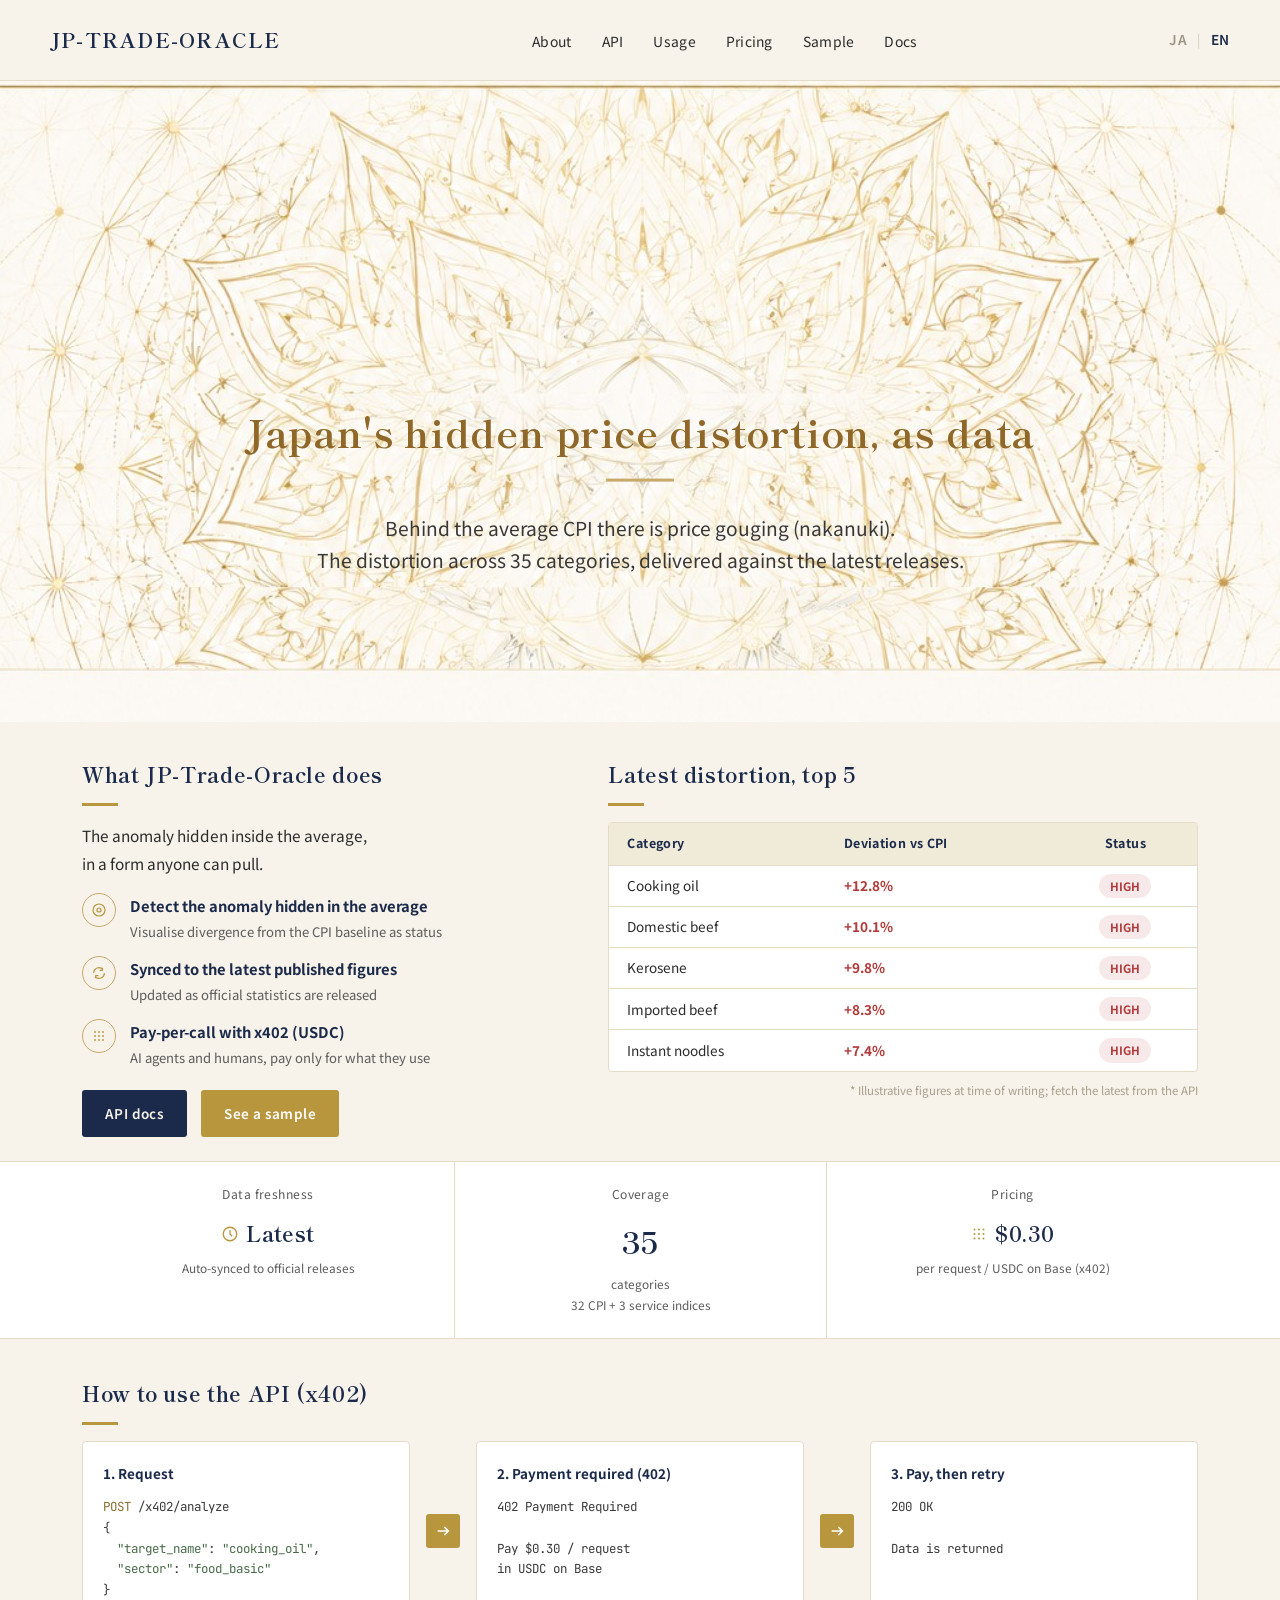
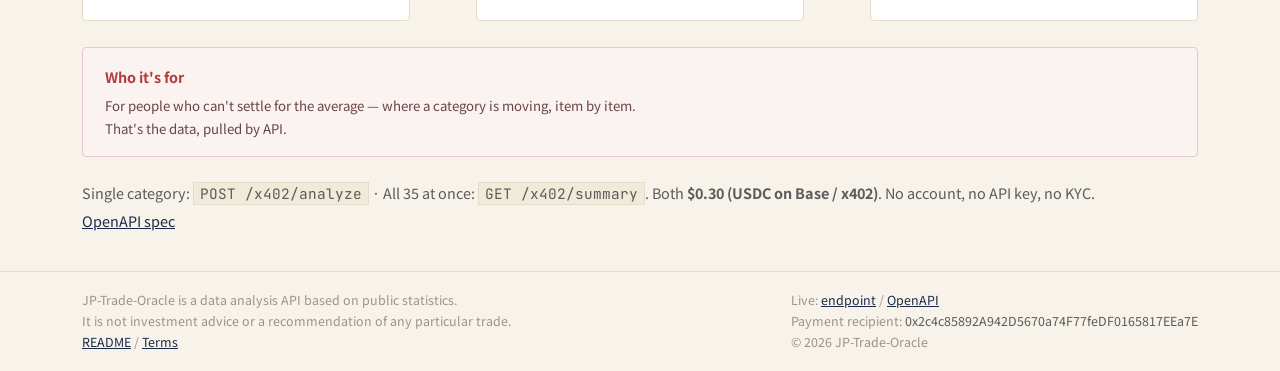
==== jp-trade-oracle-en.html @ 9e542094 "Add JP-Trade-Oracle landing pages (ja/en), response samples, and llms.txt (sales guide) / update REA" ====
<!DOCTYPE html>
<html lang="en">
<head>
<meta charset="UTF-8">
<meta name="viewport" content="width=device-width, initial-scale=1.0">
<title>JP-Trade-Oracle | Japan's hidden price distortion, as data</title>
<meta name="description" content="Price gouging (nakanuki) hiding behind Japan's average CPI, as an API. 35 categories (32 CPI + 3 service indices), synced to the latest published figures. x402 (USDC on Base) pay-per-call — AI agents included.">
<meta name="robots" content="index, follow">
<link rel="canonical" href="https://uhts2utmnfyktco7h7heb5dhvq0nzmfs.lambda-url.ap-northeast-1.on.aws">
<link rel="alternate" hreflang="en" href="jp-trade-oracle-en.html">
<link rel="alternate" hreflang="ja" href="jp-trade-oracle.html">
<meta property="og:title" content="JP-Trade-Oracle | Japan's hidden price distortion, as data">
<meta property="og:description" content="Price gouging hiding behind Japan's average CPI, as an API. 35 categories, synced to latest releases. x402 (USDC) pay-per-call.">
<meta name="twitter:card" content="summary_large_image">
<link rel="preconnect" href="https://fonts.googleapis.com">
<link rel="preconnect" href="https://fonts.gstatic.com" crossorigin>
<link href="https://fonts.googleapis.com/css2?family=Shippori+Mincho:wght@500;600;700&family=Noto+Sans+JP:wght@400;500;600;700&family=JetBrains+Mono:wght@400;500&display=swap" rel="stylesheet">
<style>
  :root{
    --cream:      #F7F3EA;
    --cream-deep: #F0EAD9;
    --navy:       #1B2A4A;
    --navy-2:     #223357;
    --gold:       #B8963E;
    --gold-soft:  #D8C280;
    --gold-line:  #C9A96A;
    --ink:        #2B2B2B;
    --ink-soft:   #5B5B5B;
    --red:        #B23B3B;
    --line:       #E4DCC8;
    --white:      #FFFFFF;
  }
  *{ box-sizing:border-box; margin:0; padding:0; }
  html{ scroll-behavior:smooth; }
  body{
    background:var(--cream);
    color:var(--ink);
    font-family:"Noto Sans JP", sans-serif;
    line-height:1.75;
    -webkit-font-smoothing:antialiased;
  }
  .serif{ font-family:"Shippori Mincho", serif; }
  a{ text-decoration:none; color:inherit; }
  ul{ list-style:none; }
  .wrap{ max-width:1180px; margin:0 auto; padding:0 32px; }
  header{ background:var(--cream); border-bottom:1px solid var(--line); position:sticky; top:0; z-index:50; }
  .header-inner{ display:flex; align-items:center; justify-content:space-between; padding:22px 0; }
  .logo{ font-family:"Shippori Mincho", serif; font-weight:700; font-size:1.28rem; letter-spacing:0.06em; color:var(--navy); }
  nav ul{ display:flex; gap:30px; align-items:center; }
  nav a{ font-size:0.87rem; color:var(--ink); letter-spacing:0.02em; position:relative; padding-bottom:4px; transition:color .2s ease; white-space:nowrap; }
  nav a:hover{ color:var(--gold); }
  .lang-switch{ display:flex; align-items:center; gap:10px; font-size:0.85rem; font-weight:600; letter-spacing:0.04em; }
  .lang-switch a:first-child{ color:#9C9484; }
  .lang-switch a:last-child{ color:var(--navy); }
  .lang-divider{ color:#C9C2AE; font-weight:300; }
  .hero{ width:100%; position:relative; background:var(--cream); container-type: inline-size; }
  .hero img{ display:block; width:100%; height:auto; }
  .hero-heading{ position:absolute; top:54.6%; left:50%; transform:translate(-50%,-50%); font-weight:700; color:#8F6729; font-size:3.05cqw; white-space:nowrap; letter-spacing:0.02em; }
  .hero-rule2{ position:absolute; top:62.2%; left:50%; transform:translate(-50%,-50%); width:5.3%; height:0.22cqw; min-height:1px; background:#C9A96A; }
  .hero-desc2{ position:absolute; top:72.3%; left:50%; transform:translate(-50%,-50%); text-align:center; color:#383736; font-size:1.5cqw; line-height:1.7; white-space:nowrap; }
  .hero-desc2 p{ margin:0; }
  @container (max-width: 640px){
    .hero-heading{ font-size:3.6cqw; white-space:normal; text-align:center; width:90%; left:50%; }
    .hero-desc2{ font-size:2.3cqw; white-space:normal; width:88%; }
  }
  section{ padding:36px 0; }
  .section-title{ font-family:"Shippori Mincho", serif; font-weight:700; font-size:1.32rem; color:var(--navy); letter-spacing:0.03em; margin-bottom:10px; }
  .title-rule{ width:36px; height:3px; background:var(--gold); margin-bottom:16px; }
  .about-ranking{ display:grid; grid-template-columns:0.9fr 1.1fr; gap:44px; padding-top:34px; padding-bottom:24px; }
  .about-lead{ color:var(--ink); font-size:0.96rem; line-height:1.8; margin-bottom:16px; }
  .feature-list{ display:flex; flex-direction:column; gap:12px; margin-bottom:20px; }
  .feature-item{ display:flex; gap:14px; align-items:flex-start; }
  .feature-icon{ flex:0 0 auto; width:34px; height:34px; border-radius:50%; border:1.5px solid var(--gold-line); display:flex; align-items:center; justify-content:center; color:var(--gold); }
  .feature-icon svg{ width:16px; height:16px; }
  .feature-title{ font-weight:700; color:var(--navy); font-size:0.92rem; margin-bottom:2px; }
  .feature-desc{ color:var(--ink-soft); font-size:0.82rem; }
  .cta-row{ display:flex; gap:14px; margin-top:4px; }
  .btn{ display:inline-flex; align-items:center; justify-content:center; padding:11px 22px; font-size:0.84rem; font-weight:600; letter-spacing:0.03em; border-radius:3px; cursor:pointer; transition:all .2s ease; border:1.5px solid transparent; white-space:nowrap; }
  .btn-navy{ background:var(--navy); color:var(--cream); }
  .btn-navy:hover{ background:var(--navy-2); }
  .btn-gold{ background:var(--gold); color:var(--white); }
  .btn-gold:hover{ background:#A6852F; }
  .ranking-table{ background:var(--white); border:1px solid var(--line); border-radius:4px; overflow:hidden; }
  table{ width:100%; border-collapse:collapse; }
  thead th{ background:var(--cream-deep); color:var(--navy); font-size:0.78rem; font-weight:700; letter-spacing:0.03em; text-align:left; padding:10px 18px; border-bottom:1px solid var(--line); }
  thead th:last-child, tbody td:last-child{ text-align:center; }
  tbody td{ padding:8px 18px; font-size:0.85rem; border-bottom:1px solid var(--line); color:var(--ink); }
  tbody tr:last-child td{ border-bottom:none; }
  tbody tr:hover{ background:#FBF9F2; }
  .delta-up{ color:var(--red); font-weight:700; }
  .status-badge{ display:inline-block; font-size:0.72rem; font-weight:700; color:var(--red); background:#F7E9E9; padding:2px 11px; border-radius:20px; }
  .table-note{ font-size:0.72rem; color:#A79E8B; margin-top:8px; text-align:right; }
  .stat-strip{ background:var(--white); border-top:1px solid var(--line); border-bottom:1px solid var(--line); padding:0; }
  .stat-grid{ display:grid; grid-template-columns:repeat(3,1fr); }
  .stat-cell{ text-align:center; padding:22px 18px; border-left:1px solid var(--line); }
  .stat-cell:first-child{ border-left:none; }
  .stat-label{ font-size:0.76rem; color:var(--ink-soft); letter-spacing:0.04em; margin-bottom:10px; }
  .stat-icon-row{ display:flex; align-items:center; justify-content:center; gap:7px; margin-bottom:6px; }
  .stat-icon-row svg{ width:18px; height:18px; flex:0 0 auto; color:var(--gold); }
  .stat-value{ font-family:"Shippori Mincho", serif; font-weight:700; font-size:1.9rem; color:var(--navy); letter-spacing:0.02em; white-space:nowrap; }
  .stat-icon-row .stat-value{ font-size:1.32rem; }
  .stat-sub{ font-size:0.74rem; color:var(--ink-soft); margin-top:6px; }
  .api-section{ padding-top:36px; }
  .api-steps{ display:grid; grid-template-columns:1fr auto 1fr auto 1fr; align-items:stretch; gap:0 16px; }
  .api-step{ background:var(--white); border:1px solid var(--line); border-radius:4px; padding:20px 20px; }
  .step-label{ font-size:0.84rem; font-weight:700; color:var(--navy); margin-bottom:12px; }
  .code-block{ font-family:"JetBrains Mono", monospace; font-size:0.78rem; line-height:1.65; color:#3A3A3A; white-space:pre-wrap; word-break:break-word; }
  .code-block .kw{ color:#8A6D2F; }
  .code-block .str{ color:#4A6B4A; }
  .arrow-cell{ display:flex; align-items:center; justify-content:center; }
  .arrow-box{ width:34px; height:34px; background:var(--gold); border-radius:3px; display:flex; align-items:center; justify-content:center; color:var(--white); }
  .arrow-box svg{ width:16px; height:16px; }
  .disclaimer{ margin-top:26px; border:1px solid #E3C9C9; background:#FBF3F1; border-radius:4px; padding:16px 22px; display:flex; gap:16px; }
  .disclaimer-title{ color:var(--red); font-weight:700; font-size:0.9rem; margin-bottom:4px; }
  .disclaimer p{ color:#6B4444; font-size:0.83rem; line-height:1.75; }
  footer{ border-top:1px solid var(--line); padding:18px 0; }
  .footer-inner{ display:flex; justify-content:space-between; align-items:center; flex-wrap:wrap; gap:10px; }
  .footer-inner p{ font-size:0.78rem; color:#9C9484; line-height:1.7; }
  @media (max-width:920px){
    nav{ display:none; }
    .about-ranking{ grid-template-columns:1fr; gap:48px; }
    .stat-grid{ grid-template-columns:1fr; }
    .stat-cell{ border-left:none; border-top:1px solid var(--line); }
    .stat-cell:first-child{ border-top:none; }
    .api-steps{ grid-template-columns:1fr; }
    .arrow-cell{ transform:rotate(90deg); padding:6px 0; }
    .wrap{ padding:0 22px; }
    .hero{ padding:64px 0 60px; }
  }
</style>
</head>
<body>

<header>
  <div class="wrap header-inner">
    <div class="logo">JP-TRADE-ORACLE</div>
    <nav>
      <ul>
        <li><a href="#about">About</a></li>
        <li><a href="#api">API</a></li>
        <li><a href="#usage">Usage</a></li>
        <li><a href="#stats">Pricing</a></li>
        <li><a href="sample-en.html">Sample</a></li>
        <li><a href="#usage">Docs</a></li>
      </ul>
    </nav>
    <div class="lang-switch">
      <a href="jp-trade-oracle.html">JA</a><span class="lang-divider">|</span><a href="jp-trade-oracle-en.html">EN</a>
    </div>
  </div>
</header>

<!-- ===================== HERO ===================== -->
<div class="hero">
  <img src="[data-uri]" alt="mandala">
  <div class="hero-heading serif">Japan's hidden price distortion, as data</div>
  <div class="hero-rule2"></div>
  <div class="hero-desc2">
    <p>Behind the average CPI there is price gouging (nakanuki).</p>
    <p>The distortion across 35 categories, delivered against the latest releases.</p>
  </div>
</div>

<!-- ===================== ABOUT + RANKING ===================== -->
<div class="wrap">
  <div class="about-ranking">
    <div id="about">
      <div class="section-title">What JP-Trade-Oracle does</div>
      <div class="title-rule"></div>
      <p class="about-lead">The anomaly hidden inside the average,<br>in a form anyone can pull.</p>

      <div class="feature-list">
        <div class="feature-item">
          <div class="feature-icon">
            <svg viewBox="0 0 24 24" fill="none" stroke="currentColor" stroke-width="1.8"><circle cx="12" cy="12" r="9"/><circle cx="12" cy="12" r="3"/></svg>
          </div>
          <div>
            <div class="feature-title">Detect the anomaly hidden in the average</div>
            <div class="feature-desc">Visualise divergence from the CPI baseline as status</div>
          </div>
        </div>
        <div class="feature-item">
          <div class="feature-icon">
            <svg viewBox="0 0 24 24" fill="none" stroke="currentColor" stroke-width="1.8"><path d="M4 12a8 8 0 0 1 14-5.3M20 12a8 8 0 0 1-14 5.3M17 4v4h-4M7 20v-4h4"/></svg>
          </div>
          <div>
            <div class="feature-title">Synced to the latest published figures</div>
            <div class="feature-desc">Updated as official statistics are released</div>
          </div>
        </div>
        <div class="feature-item">
          <div class="feature-icon">
            <svg viewBox="0 0 24 24" fill="none" stroke="currentColor" stroke-width="1.8"><circle cx="6" cy="6" r="1.4" fill="currentColor" stroke="none"/><circle cx="12" cy="6" r="1.4" fill="currentColor" stroke="none"/><circle cx="18" cy="6" r="1.4" fill="currentColor" stroke="none"/><circle cx="6" cy="12" r="1.4" fill="currentColor" stroke="none"/><circle cx="12" cy="12" r="1.4" fill="currentColor" stroke="none"/><circle cx="18" cy="12" r="1.4" fill="currentColor" stroke="none"/><circle cx="6" cy="18" r="1.4" fill="currentColor" stroke="none"/><circle cx="12" cy="18" r="1.4" fill="currentColor" stroke="none"/><circle cx="18" cy="18" r="1.4" fill="currentColor" stroke="none"/></svg>
          </div>
          <div>
            <div class="feature-title">Pay-per-call with x402 (USDC)</div>
            <div class="feature-desc">AI agents and humans, pay only for what they use</div>
          </div>
        </div>
      </div>

      <div class="cta-row">
        <a href="#api" class="btn btn-navy">API docs</a>
        <a href="sample-en.html" class="btn btn-gold" target="_blank" rel="noopener">See a sample</a>
      </div>
    </div>

    <div id="ranking">
      <div class="section-title">Latest distortion, top 5</div>
      <div class="title-rule"></div>
      <div class="ranking-table">
        <table>
          <thead>
            <tr><th>Category</th><th>Deviation vs CPI</th><th>Status</th></tr>
          </thead>
          <tbody>
            <tr><td>Cooking oil</td><td class="delta-up">+12.8%</td><td><span class="status-badge">HIGH</span></td></tr>
            <tr><td>Domestic beef</td><td class="delta-up">+10.1%</td><td><span class="status-badge">HIGH</span></td></tr>
            <tr><td>Kerosene</td><td class="delta-up">+9.8%</td><td><span class="status-badge">HIGH</span></td></tr>
            <tr><td>Imported beef</td><td class="delta-up">+8.3%</td><td><span class="status-badge">HIGH</span></td></tr>
            <tr><td>Instant noodles</td><td class="delta-up">+7.4%</td><td><span class="status-badge">HIGH</span></td></tr>
          </tbody>
        </table>
      </div>
      <div class="table-note">* Illustrative figures at time of writing; fetch the latest from the API</div>
    </div>
  </div>
</div>

<!-- ===================== STAT STRIP ===================== -->
<div class="stat-strip" id="stats">
  <div class="wrap">
    <div class="stat-grid">
      <div class="stat-cell">
        <div class="stat-label">Data freshness</div>
        <div class="stat-icon-row">
          <svg viewBox="0 0 24 24" fill="none" stroke="currentColor" stroke-width="1.8"><circle cx="12" cy="12" r="9"/><path d="M12 7v5l3 3"/></svg>
          <span class="stat-value">Latest</span>
        </div>
        <div class="stat-sub">Auto-synced to official releases</div>
      </div>
      <div class="stat-cell">
        <div class="stat-label">Coverage</div>
        <div class="stat-value">35</div>
        <div class="stat-sub">categories<br>32 CPI + 3 service indices</div>
      </div>
      <div class="stat-cell">
        <div class="stat-label">Pricing</div>
        <div class="stat-icon-row">
          <svg viewBox="0 0 24 24" fill="none" stroke="currentColor" stroke-width="1.8"><circle cx="6" cy="6" r="1.3" fill="currentColor" stroke="none"/><circle cx="12" cy="6" r="1.3" fill="currentColor" stroke="none"/><circle cx="18" cy="6" r="1.3" fill="currentColor" stroke="none"/><circle cx="6" cy="12" r="1.3" fill="currentColor" stroke="none"/><circle cx="12" cy="12" r="1.3" fill="currentColor" stroke="none"/><circle cx="18" cy="12" r="1.3" fill="currentColor" stroke="none"/><circle cx="6" cy="18" r="1.3" fill="currentColor" stroke="none"/><circle cx="12" cy="18" r="1.3" fill="currentColor" stroke="none"/><circle cx="18" cy="18" r="1.3" fill="currentColor" stroke="none"/></svg>
          <span class="stat-value">$0.30</span>
        </div>
        <div class="stat-sub">per request / USDC on Base (x402)</div>
      </div>
    </div>
  </div>
</div>

<!-- ===================== API USAGE ===================== -->
<section class="api-section" id="api">
  <div class="wrap">
    <div id="usage" class="section-title">How to use the API (x402)</div>
    <div class="title-rule"></div>

    <div class="api-steps">
      <div class="api-step">
        <div class="step-label">1. Request</div>
        <div class="code-block"><span class="kw">POST</span> /x402/analyze
{
  <span class="str">"target_name"</span>: <span class="str">"cooking_oil"</span>,
  <span class="str">"sector"</span>: <span class="str">"food_basic"</span>
}</div>
      </div>
      <div class="arrow-cell">
        <div class="arrow-box"><svg viewBox="0 0 24 24" fill="none" stroke="currentColor" stroke-width="2.4"><path d="M4 12h16M14 6l6 6-6 6"/></svg></div>
      </div>
      <div class="api-step">
        <div class="step-label">2. Payment required (402)</div>
        <div class="code-block">402 Payment Required

Pay $0.30 / request
in USDC on Base</div>
      </div>
      <div class="arrow-cell">
        <div class="arrow-box"><svg viewBox="0 0 24 24" fill="none" stroke="currentColor" stroke-width="2.4"><path d="M4 12h16M14 6l6 6-6 6"/></svg></div>
      </div>
      <div class="api-step">
        <div class="step-label">3. Pay, then retry</div>
        <div class="code-block">200 OK

Data is returned</div>
      </div>
    </div>

    <div class="disclaimer">
      <div>
        <div class="disclaimer-title">Who it's for</div>
        <p>For people who can't settle for the average — where a category is moving, item by item.<br>That's the data, pulled by API.</p>
      </div>
    </div>

    <p style="margin-top:22px;font-size:0.9rem;color:#5B5B5B;line-height:1.9">
      Single category: <code style="font-family:'JetBrains Mono',monospace;background:#F0EAD9;border:1px solid #E4DCC8;padding:1px 6px">POST /x402/analyze</code> ·
      All 35 at once: <code style="font-family:'JetBrains Mono',monospace;background:#F0EAD9;border:1px solid #E4DCC8;padding:1px 6px">GET /x402/summary</code>.
      Both <b>$0.30 (USDC on Base / x402)</b>. No account, no API key, no KYC.
      <br><a href="https://uhts2utmnfyktco7h7heb5dhvq0nzmfs.lambda-url.ap-northeast-1.on.aws/openapi.json" style="color:#1B2A4A;text-decoration:underline">OpenAPI spec</a>
    </p>
  </div>
</section>

<footer>
  <div class="wrap footer-inner">
    <p>JP-Trade-Oracle is a data analysis API based on public statistics.<br>It is not investment advice or a recommendation of any particular trade.<br>
      <a href="README.md" style="color:#1B2A4A;text-decoration:underline">README</a> / <a href="terms-icebreaker.html" style="color:#1B2A4A;text-decoration:underline">Terms</a></p>
    <p>Live: <a href="https://uhts2utmnfyktco7h7heb5dhvq0nzmfs.lambda-url.ap-northeast-1.on.aws" style="color:#1B2A4A;text-decoration:underline">endpoint</a> / <a href="https://uhts2utmnfyktco7h7heb5dhvq0nzmfs.lambda-url.ap-northeast-1.on.aws/openapi.json" style="color:#1B2A4A;text-decoration:underline">OpenAPI</a><br>Payment recipient: <code style="font-family:inherit;color:#5B5B5B">0x2c4c85892A942D5670a74F77feDF0165817EEa7E</code><br>&copy; 2026 JP-Trade-Oracle</p>
  </div>
</footer>

</body>
</html>
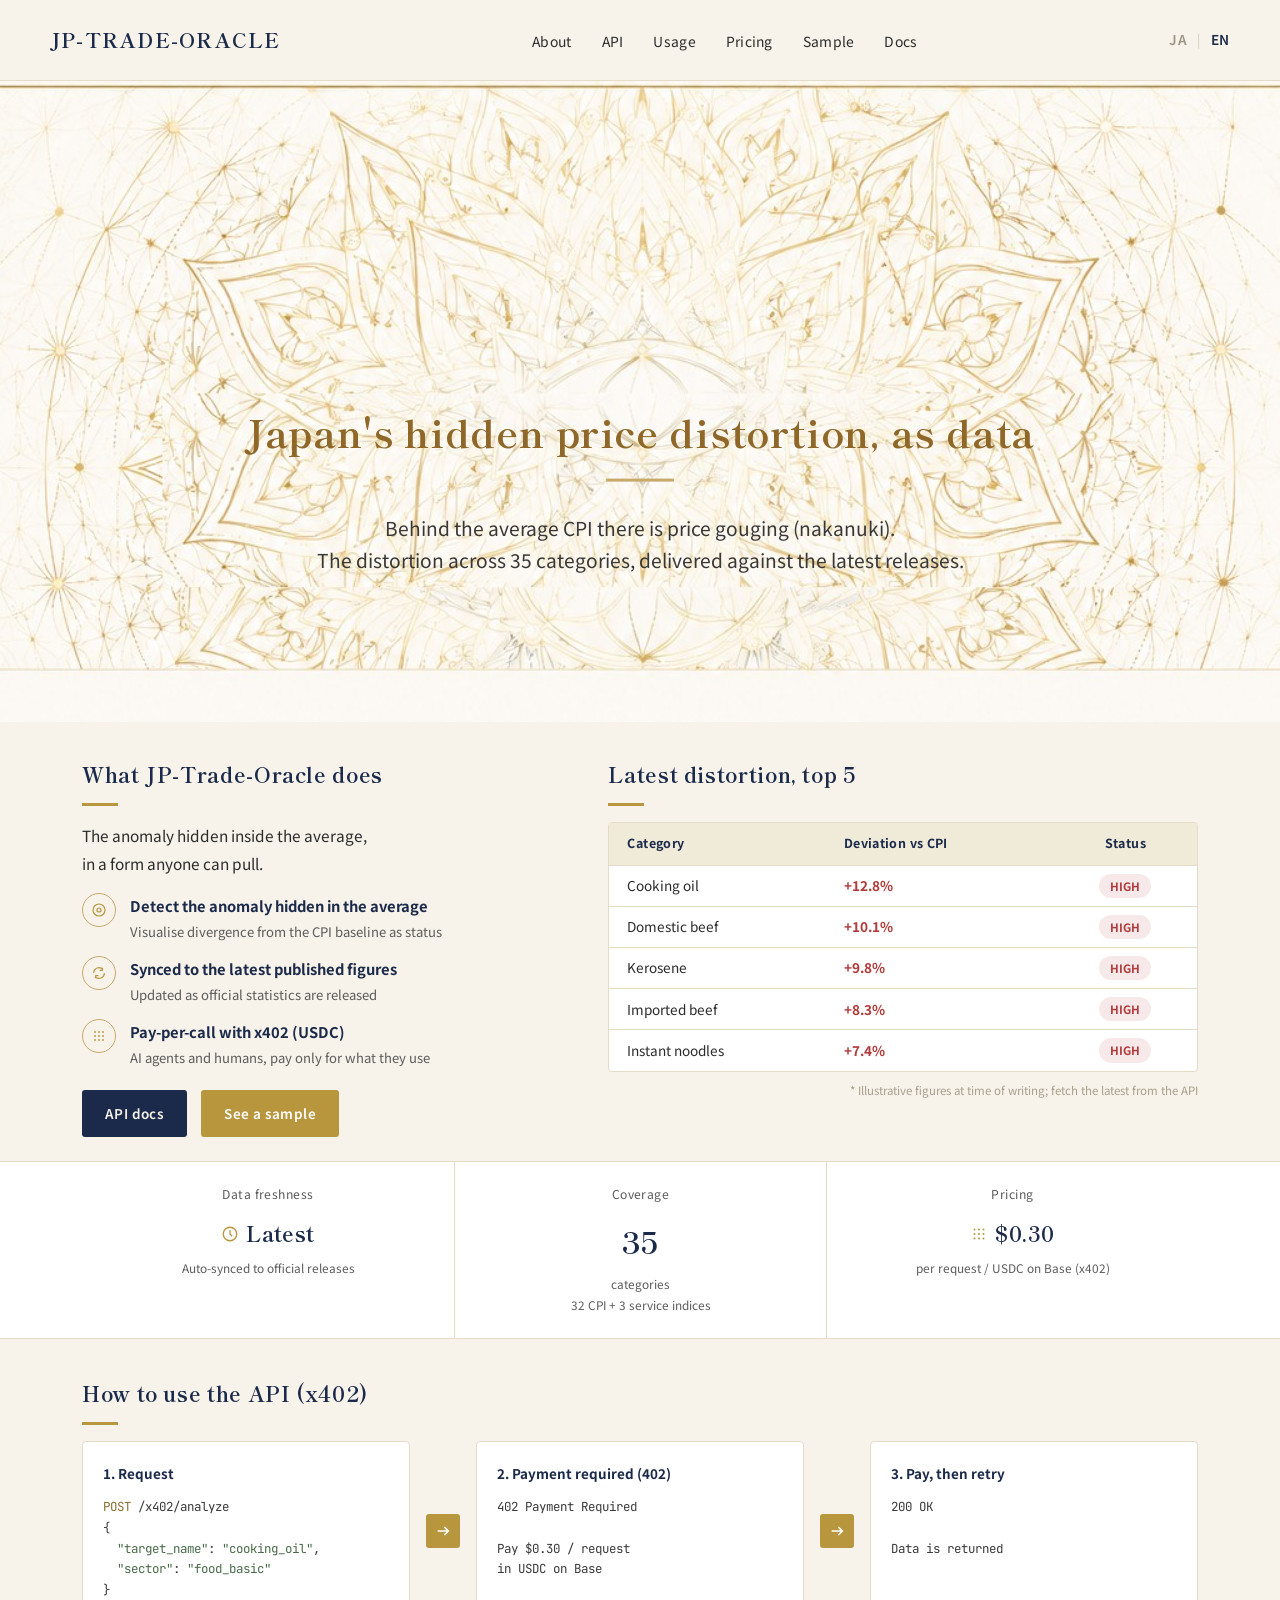
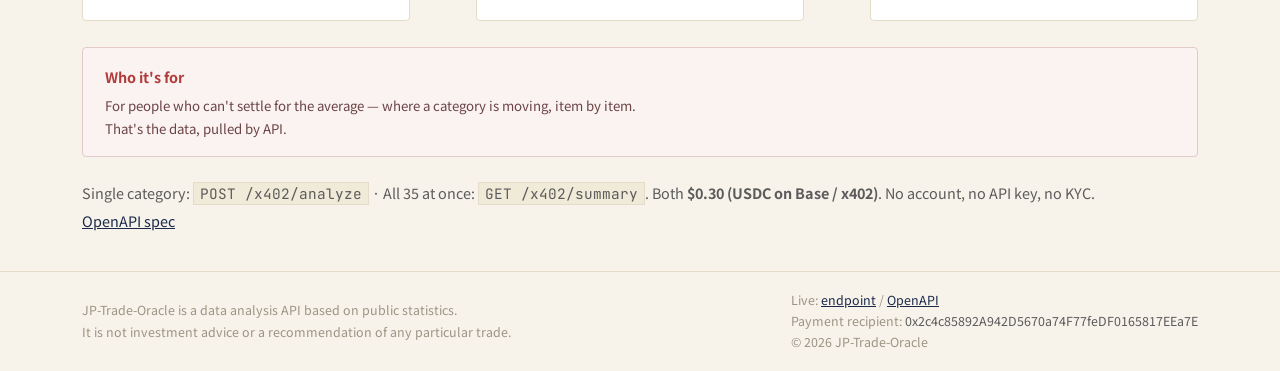
==== commit 80273402: "Remove README/terms links from site footer (files not part of the published site)" ====
--- a/jp-trade-oracle-en.html
+++ b/jp-trade-oracle-en.html
@@ -8,7 +8,7 @@
 <meta name="robots" content="index, follow">
 <link rel="canonical" href="https://uhts2utmnfyktco7h7heb5dhvq0nzmfs.lambda-url.ap-northeast-1.on.aws">
 <link rel="alternate" hreflang="en" href="jp-trade-oracle-en.html">
-<link rel="alternate" hreflang="ja" href="jp-trade-oracle.html">
+<link rel="alternate" hreflang="ja" href="index.html">
 <meta property="og:title" content="JP-Trade-Oracle | Japan's hidden price distortion, as data">
 <meta property="og:description" content="Price gouging hiding behind Japan's average CPI, as an API. 35 categories, synced to latest releases. x402 (USDC) pay-per-call.">
 <meta name="twitter:card" content="summary_large_image">
@@ -145,7 +145,7 @@
       </ul>
     </nav>
     <div class="lang-switch">
-      <a href="jp-trade-oracle.html">JA</a><span class="lang-divider">|</span><a href="jp-trade-oracle-en.html">EN</a>
+      <a href="index.html">JA</a><span class="lang-divider">|</span><a href="jp-trade-oracle-en.html">EN</a>
     </div>
   </div>
 </header>
@@ -310,8 +310,7 @@
 
 <footer>
   <div class="wrap footer-inner">
-    <p>JP-Trade-Oracle is a data analysis API based on public statistics.<br>It is not investment advice or a recommendation of any particular trade.<br>
-      <a href="README.md" style="color:#1B2A4A;text-decoration:underline">README</a> / <a href="terms-icebreaker.html" style="color:#1B2A4A;text-decoration:underline">Terms</a></p>
+    <p>JP-Trade-Oracle is a data analysis API based on public statistics.<br>It is not investment advice or a recommendation of any particular trade.</p>
     <p>Live: <a href="https://uhts2utmnfyktco7h7heb5dhvq0nzmfs.lambda-url.ap-northeast-1.on.aws" style="color:#1B2A4A;text-decoration:underline">endpoint</a> / <a href="https://uhts2utmnfyktco7h7heb5dhvq0nzmfs.lambda-url.ap-northeast-1.on.aws/openapi.json" style="color:#1B2A4A;text-decoration:underline">OpenAPI</a><br>Payment recipient: <code style="font-family:inherit;color:#5B5B5B">0x2c4c85892A942D5670a74F77feDF0165817EEa7E</code><br>&copy; 2026 JP-Trade-Oracle</p>
   </div>
 </footer>
